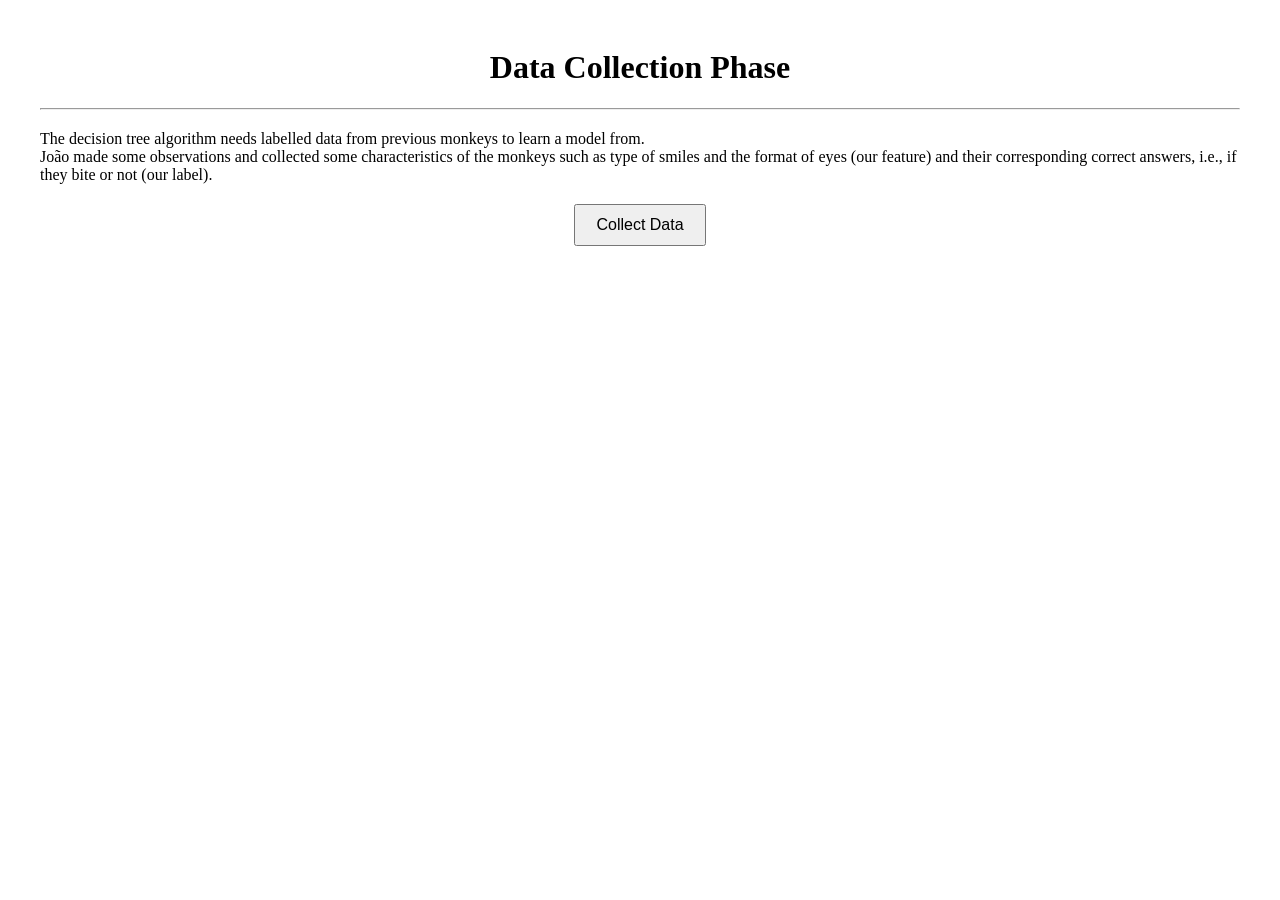
==== index.html @ 581736a9 "First version of the simulation" ====
<!DOCTYPE html>
<html lang="en">
<head>
    <meta charset="UTF-8">
    <meta name="viewport" content="width=device-width, initial-scale=1.0">
    <title>Decision Tree</title>
    <style>
        .container {
            max-width: 1200px;
            margin: 0 auto;
            padding: 20px;
        }
        h1 {
            text-align: center;
        }
        hr {
            margin: 20px 0;
        }
        button {
            display: block;
            margin: 20px auto;
            padding: 10px 20px;
            font-size: 16px;
            cursor: pointer;
        }
        #datasetContainer {
            margin-top: 20px;
        }
        .table-container {
            display: flex;
            align-items: flex-start;
        }
        img {
            max-width: 50px;
            height: auto;
            margin-right: 10px;
        }
        .dataset-table {
            border-collapse: collapse;
            width: 100%;
            margin-left: 10px;
        }
        .dataset-table th, .dataset-table td {
            border: 1px solid #ddd;
            padding: 8px;
            text-align: center;
            margin: 0;
            height: 40px;
        }
        .dataset-table th:first-child, 
        .dataset-table td:first-child {
            border: none;
        }
        .dataset-table th:first-child {
            background-color: white;
        }
        .decision-tree {
            margin-top: 40px;
            display: flex;
            justify-content: space-around;
        }
        .tree-node {
            text-align: center;
            width: 300px;
            position: relative;
        }
        .ellipse {
            width: 120px;
            height: 70px;
            border-radius: 50%;
            border: 2px solid black;
            display: flex;
            align-items: center;
            justify-content: center;
            margin: 0 auto;
            background-color: white;
            position: relative;
        }
        .arrow {
            width: 2px;
            height: 50px;
            background-color: black;
            margin: 10px auto;
            position: relative;
        }
        .arrow:before,
        .arrow:after {
            content: '';
            position: absolute;
            border-top: 10px solid black;
            border-left: 10px solid transparent;
            border-right: 10px solid transparent;
        }
        .arrow:before {
            top: 0;
            left: -12px;
        }
        .arrow:after {
            top: 0;
            right: -12px;
        }
        .arrow-container {
            display: flex;
            justify-content: space-between;
            margin-top: 20px;
        }
        .arrow-container .branch {
            width: 45%;
            display: flex;
            flex-direction: column;
            align-items: center;
        }
        .images-container {
            display: flex;
            justify-content: center;
            flex-wrap: wrap;
            margin-top: 10px;
        }
        .bite-stats {
            font-weight: bold;
            margin-top: 5px;
        }
    </style>
</head>
<body>
    <div class="container">
        <h1 id="phaseTitle">Data Collection Phase</h1>
        <hr/>
        <div id="controls">
            <p id="message">
                The decision tree algorithm needs labelled data from previous monkeys to learn a model from. 
                <br/>João made some observations and collected some characteristics of the monkeys such as type of smiles and the format of eyes (our feature) and their corresponding correct answers, i.e., if they bite or not (our label).
            </p>
            <button id="collectDataBtn">Collect Data</button>
        </div>
        <div id="datasetContainer" style="display:none;">
            <div class="table-container">
                <table class="dataset-table">
                    <thead>
                        <tr>
                            <th></th> 
                            <th>Smile</th>
                            <th>X-Eyes</th>
                            <th>Blink</th>
                            <th>Bite/Not Bite</th>
                        </tr>
                    </thead>
                    <tbody id="tableBody">
                    </tbody>
                </table>
            </div>
        </div>
        <div id="decisionTreeContainer" class="decision-tree"></div>
    </div>
    <script src="script.js"></script>
</body>
</html>
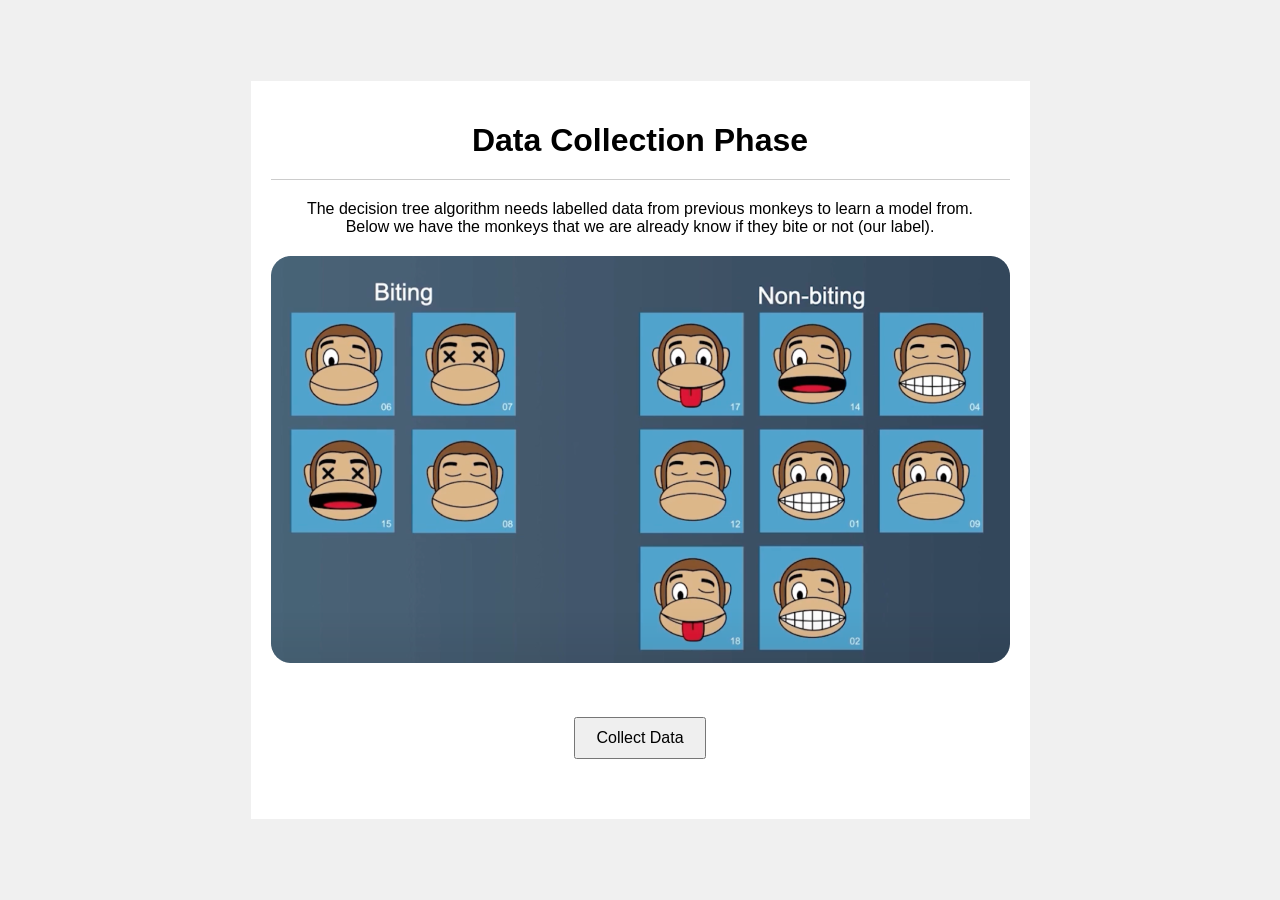
==== commit d29c7b02: "Updating with initial Image" ====
--- a/index.html
+++ b/index.html
@@ -3,6 +3,7 @@
 <head>
     <meta charset="UTF-8">
     <meta name="viewport" content="width=device-width, initial-scale=1.0">
+    <link rel="stylesheet" href="styles.css">
     <title>Decision Tree</title>
     <style>
         .container {
@@ -47,22 +48,21 @@
             margin: 0;
             height: 40px;
         }
-        .dataset-table th:first-child, 
-        .dataset-table td:first-child {
-            border: none;
-        }
-        .dataset-table th:first-child {
-            background-color: white;
-        }
         .decision-tree {
             margin-top: 40px;
             display: flex;
             justify-content: space-around;
+            align-items: flex-start;
         }
         .tree-node {
             text-align: center;
             width: 300px;
             position: relative;
+            border: 2px solid #333; /* Add border around each tree */
+            padding: 20px;
+            border-radius: 10px; /* Rounded corners */
+            background-color: #f9f9f9; /* Light background color */
+            margin-bottom: 20px;
         }
         .ellipse {
             width: 120px;
@@ -76,39 +76,44 @@
             background-color: white;
             position: relative;
         }
-        .arrow {
-            width: 2px;
-            height: 50px;
-            background-color: black;
-            margin: 10px auto;
-            position: relative;
-        }
-        .arrow:before,
-        .arrow:after {
-            content: '';
-            position: absolute;
-            border-top: 10px solid black;
-            border-left: 10px solid transparent;
-            border-right: 10px solid transparent;
-        }
-        .arrow:before {
-            top: 0;
-            left: -12px;
-        }
-        .arrow:after {
-            top: 0;
-            right: -12px;
-        }
         .arrow-container {
             display: flex;
             justify-content: space-between;
-            margin-top: 20px;
+            position: relative;
+            margin-top: 10px;
         }
-        .arrow-container .branch {
+        .branch {
+            text-align: center;
+            position: relative;
             width: 45%;
-            display: flex;
-            flex-direction: column;
-            align-items: center;
+        }
+        .branch .arrow {
+            width: 2px;
+            background-color: black;
+            position: absolute;
+            top: 70px; /* Start from the bottom of the ellipse */
+            left: 50%;
+            transform: translateX(-50%);
+            height: 60px; /* Adjust height to connect with the rectangle */
+        }
+        .branch .arrow:after {
+            content: '';
+            position: absolute;
+            left: -4px;
+            top: 100%;
+            border: solid black;
+            border-width: 0 3px 3px 0;
+            padding: 5px;
+            transform: rotate(45deg);
+        }
+        .label-rect {
+            border: 1px solid #000;
+            border-radius: 5px;
+            padding: 5px;
+            margin: 10px 0;
+            width: 100px;
+            margin: 10px auto;
+            background-color: #fff;
         }
         .images-container {
             display: flex;
@@ -116,9 +121,24 @@
             flex-wrap: wrap;
             margin-top: 10px;
         }
-        .bite-stats {
+        .bite-stats, .entropy, .tree-entropy, .information-gain {
             font-weight: bold;
             margin-top: 5px;
+        }
+        .line {
+            width: 2px;
+            height: 50px;
+            background-color: black;
+            margin: 0 auto;
+            transform-origin: top center;
+        }
+        .intro-image {
+            margin-top: 20px;
+            max-width: 100%;
+            height: auto;
+            display: block;
+            margin-left: auto;
+            margin-right: auto;
         }
     </style>
 </head>
@@ -129,8 +149,10 @@
         <div id="controls">
             <p id="message">
                 The decision tree algorithm needs labelled data from previous monkeys to learn a model from. 
-                <br/>João made some observations and collected some characteristics of the monkeys such as type of smiles and the format of eyes (our feature) and their corresponding correct answers, i.e., if they bite or not (our label).
+                <br>Below we have the monkeys that we are already know  if they bite or not (our label).
+                <br/> <img src="Dataset.png" alt="Biting and Non-biting Monkeys" class="intro-image">
             </p>
+            <br/>
             <button id="collectDataBtn">Collect Data</button>
         </div>
         <div id="datasetContainer" style="display:none;">
--- a/styles.css
+++ b/styles.css
@@ -0,0 +1,65 @@
+body {
+    display: flex;
+    justify-content: center;
+    align-items: center;
+    height: 100vh;
+    margin: 0;
+    font-family: Arial, sans-serif;
+    background-color: #f0f0f0;
+}
+
+.container {
+    text-align: center;
+    background-color: white;
+    padding: 20px;
+}
+
+h1 {
+    margin-bottom: 20px;
+}
+
+#controls {
+    margin: 20px 0;
+}
+
+label {
+    margin: 0 10px;
+}
+
+canvas {
+    background-color: #fff;
+}
+
+hr {
+    border: 0;
+    border-top: 0.5px solid #ccc;
+    margin: 20px 160px;
+}
+
+table {
+    width: 100%;
+    border-collapse: collapse;
+    margin-bottom: 20px;
+}
+
+th, td {
+    border: 1px solid black;
+    padding: 8px;
+    text-align: center;
+}
+
+th {
+    background-color: #f2f2f2;
+}
+
+.progress-bar-container {
+    display: flex;
+    justify-content: center;
+    gap: 20px;
+}
+
+.progress-bar {
+    display: inline-block;
+    margin: 10px;
+    text-align: center;
+}
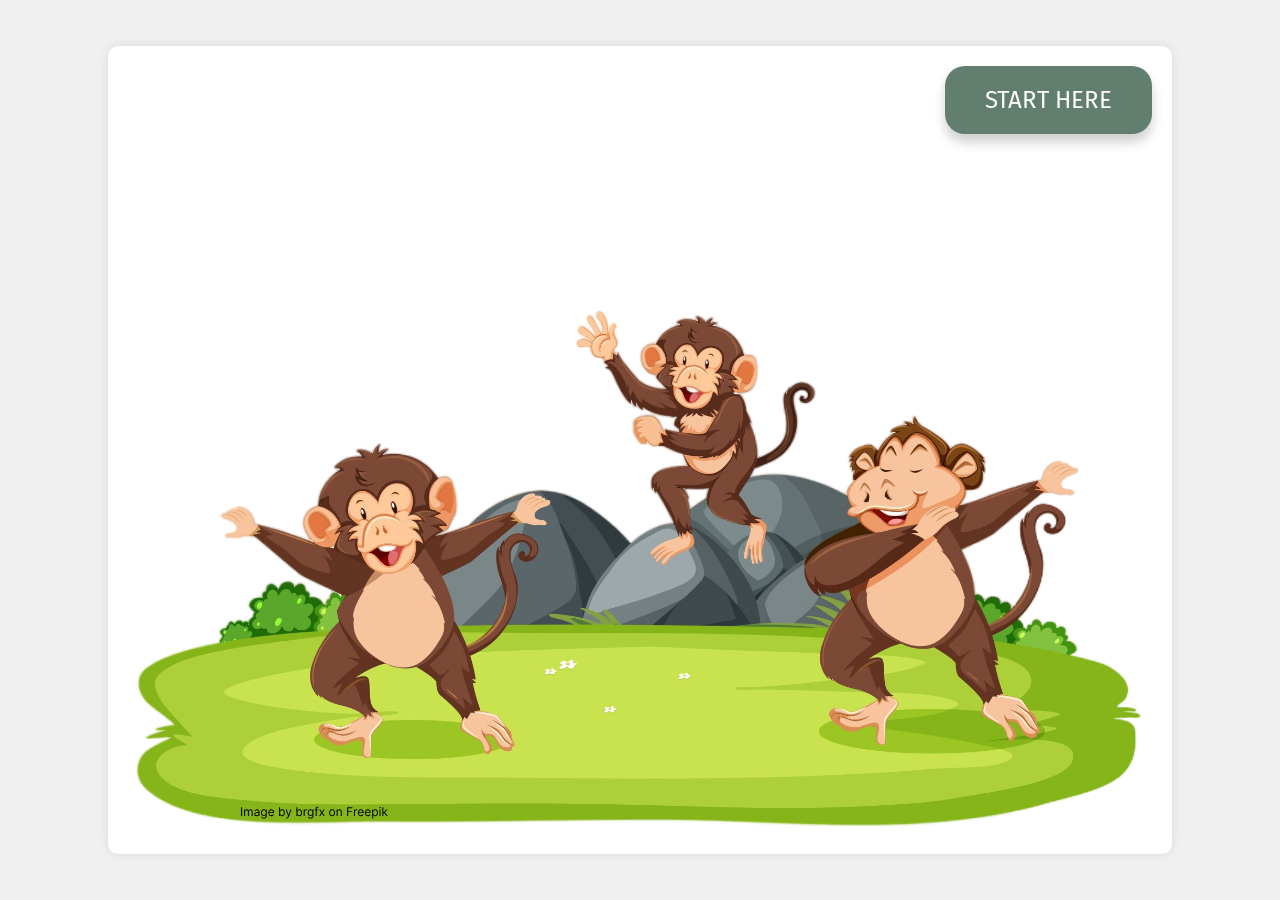
==== commit 6b7cc1f7: "Adding Introduction" ====
--- a/index.html
+++ b/index.html
@@ -1,179 +1,37 @@
+
 <!DOCTYPE html>
 <html lang="en">
 <head>
     <meta charset="UTF-8">
     <meta name="viewport" content="width=device-width, initial-scale=1.0">
-    <link rel="stylesheet" href="styles.css">
-    <title>Decision Tree</title>
-    <style>
-        .container {
-            max-width: 1200px;
-            margin: 0 auto;
-            padding: 20px;
+    <title>Linear Regression Game</title>
+    <link rel="stylesheet" href="https://cdnjs.cloudflare.com/ajax/libs/font-awesome/6.0.0-beta3/css/all.min.css">
+    <link rel="stylesheet" href="introduction.css">
+    <link rel="stylesheet" href="https://fonts.googleapis.com/css2?family=Fira+Sans:wght@400;500;600;700&display=swap">
+    <script>
+        function loadHTML(fileName) {
+            console.log(`Attempting to load ${fileName}`);
+            var xhr = new XMLHttpRequest();
+            xhr.open('GET', fileName, true);
+            xhr.onreadystatechange = function () {
+                if (xhr.readyState == 4 && xhr.status == 200) {
+                    console.log(`Loaded content from ${fileName}`);
+                    document.getElementById('content').innerHTML = xhr.responseText;
+                } else if (xhr.readyState == 4) {
+                    console.error(`Failed to load ${fileName}`);
+                }
+            };
+            xhr.send();
         }
-        h1 {
-            text-align: center;
-        }
-        hr {
-            margin: 20px 0;
-        }
-        button {
-            display: block;
-            margin: 20px auto;
-            padding: 10px 20px;
-            font-size: 16px;
-            cursor: pointer;
-        }
-        #datasetContainer {
-            margin-top: 20px;
-        }
-        .table-container {
-            display: flex;
-            align-items: flex-start;
-        }
-        img {
-            max-width: 50px;
-            height: auto;
-            margin-right: 10px;
-        }
-        .dataset-table {
-            border-collapse: collapse;
-            width: 100%;
-            margin-left: 10px;
-        }
-        .dataset-table th, .dataset-table td {
-            border: 1px solid #ddd;
-            padding: 8px;
-            text-align: center;
-            margin: 0;
-            height: 40px;
-        }
-        .decision-tree {
-            margin-top: 40px;
-            display: flex;
-            justify-content: space-around;
-            align-items: flex-start;
-        }
-        .tree-node {
-            text-align: center;
-            width: 300px;
-            position: relative;
-            border: 2px solid #333; /* Add border around each tree */
-            padding: 20px;
-            border-radius: 10px; /* Rounded corners */
-            background-color: #f9f9f9; /* Light background color */
-            margin-bottom: 20px;
-        }
-        .ellipse {
-            width: 120px;
-            height: 70px;
-            border-radius: 50%;
-            border: 2px solid black;
-            display: flex;
-            align-items: center;
-            justify-content: center;
-            margin: 0 auto;
-            background-color: white;
-            position: relative;
-        }
-        .arrow-container {
-            display: flex;
-            justify-content: space-between;
-            position: relative;
-            margin-top: 10px;
-        }
-        .branch {
-            text-align: center;
-            position: relative;
-            width: 45%;
-        }
-        .branch .arrow {
-            width: 2px;
-            background-color: black;
-            position: absolute;
-            top: 70px; /* Start from the bottom of the ellipse */
-            left: 50%;
-            transform: translateX(-50%);
-            height: 60px; /* Adjust height to connect with the rectangle */
-        }
-        .branch .arrow:after {
-            content: '';
-            position: absolute;
-            left: -4px;
-            top: 100%;
-            border: solid black;
-            border-width: 0 3px 3px 0;
-            padding: 5px;
-            transform: rotate(45deg);
-        }
-        .label-rect {
-            border: 1px solid #000;
-            border-radius: 5px;
-            padding: 5px;
-            margin: 10px 0;
-            width: 100px;
-            margin: 10px auto;
-            background-color: #fff;
-        }
-        .images-container {
-            display: flex;
-            justify-content: center;
-            flex-wrap: wrap;
-            margin-top: 10px;
-        }
-        .bite-stats, .entropy, .tree-entropy, .information-gain {
-            font-weight: bold;
-            margin-top: 5px;
-        }
-        .line {
-            width: 2px;
-            height: 50px;
-            background-color: black;
-            margin: 0 auto;
-            transform-origin: top center;
-        }
-        .intro-image {
-            margin-top: 20px;
-            max-width: 100%;
-            height: auto;
-            display: block;
-            margin-left: auto;
-            margin-right: auto;
-        }
-    </style>
+    </script>
 </head>
 <body>
     <div class="container">
-        <h1 id="phaseTitle">Data Collection Phase</h1>
-        <hr/>
-        <div id="controls">
-            <p id="message">
-                The decision tree algorithm needs labelled data from previous monkeys to learn a model from. 
-                <br>Below we have the monkeys that we are already know  if they bite or not (our label).
-                <br/> <img src="Dataset.png" alt="Biting and Non-biting Monkeys" class="intro-image">
-            </p>
-            <br/>
-            <button id="collectDataBtn">Collect Data</button>
+        <button class="button" onclick="window.location.href='introduction.html'">START HERE</button>
+        <div class="content">
+            <img src="Frame 1.svg" alt="Help João">
         </div>
-        <div id="datasetContainer" style="display:none;">
-            <div class="table-container">
-                <table class="dataset-table">
-                    <thead>
-                        <tr>
-                            <th></th> 
-                            <th>Smile</th>
-                            <th>X-Eyes</th>
-                            <th>Blink</th>
-                            <th>Bite/Not Bite</th>
-                        </tr>
-                    </thead>
-                    <tbody id="tableBody">
-                    </tbody>
-                </table>
-            </div>
-        </div>
-        <div id="decisionTreeContainer" class="decision-tree"></div>
     </div>
-    <script src="script.js"></script>
 </body>
 </html>
+
--- a/introduction.css
+++ b/introduction.css
@@ -0,0 +1,214 @@
+body {
+    font-family: 'Fira Sans';
+    background-color: #f0f0f0;
+    margin: 0;
+    padding: 0;
+    display: flex;
+    justify-content: center;
+    align-items: center;
+    height: 100vh;
+}
+.container {
+    font-family: 'Fira Sans';
+    background-color: white;
+    border-radius: 10px;
+    box-shadow: 0 0 10px #0000001a;
+    overflow: hidden;
+    width: 80%;
+    max-width: 1200px;
+    padding: 20px;
+    position: relative;
+    max-height: 100vh; /* Ensure it doesn't exceed the viewport height */
+    overflow-y: auto; 
+}
+.button {
+    font-family: 'Fira Sans';
+    position: absolute;
+    top: 20px;
+    right: 20px;
+    color: white;
+    background-color: rgb(98, 126, 110);
+    border: none;
+    font-size: 24px;
+    border-radius: 20px;
+    padding: 20px 40px;
+    cursor: pointer;
+    box-shadow: 0 8px 12px rgba(17, 17, 17, 0.2);
+}
+.button:hover {
+    background-color: rgb(98, 126, 110);
+}
+
+h1 {
+    font-size: 3rem;
+    color: #333;
+    margin-bottom: 20px;
+}
+.slideshow-container {
+    position: relative;
+    max-width: 100%;
+    margin-bottom: 20px;
+    overflow: hidden;
+}
+.slides {
+    display: flex;
+    transition: transform 0.5s ease-in-out;
+}
+.slide {
+    flex: 0 0 100%;
+    width: 100%;
+}
+.slide img {
+    width: 100%;
+    height:auto;
+    vertical-align: middle;
+}
+.prev, .next {
+    position: absolute;
+    top: 50%;
+    transform: translateY(-50%);
+    padding: 10px;
+    background-color: rgba(255, 255, 255, 0.5);
+    border-radius: 5px;
+    cursor: pointer;
+    transition: background-color 0.3s ease;
+}
+.prev {
+    left: 10px;
+}
+.next {
+    right: 10px;
+}
+.prev:hover, .next:hover {
+    background-color: rgba(255, 255, 255, 0.8);
+}
+.hide {
+    display: none;
+}
+
+.content {
+    display: flex;
+    justify-content: center;
+    align-items: center;
+}
+.content img {
+    max-width: 100%;
+    border-radius: 10px;
+}
+
+.button1 {
+    top: 20px;
+    right: 20px;
+    background-color: #ccc;
+    border: none;
+    border-radius: 20px;
+    padding: 10px 20px;
+    cursor: pointer;
+}
+.button1:hover {
+    background-color: #bbb;
+}
+
+.button2 {
+    top: 20px;
+    font-family: 'Fira Sans';
+    right: 20px;
+    background-color: rgb(98, 126, 110);
+    border: none;
+    border-radius: 20px;
+    color: white;
+    padding: 10px 20px;
+    cursor: pointer;
+}
+.button2:hover {
+    background-color: rgb(98, 126, 110);
+}
+
+.button3 {
+    top: 20px;
+    right: 20px;
+    background-color: #8f1818;
+    font-family: 'Fira Sans';
+    border: none;
+    color: white;
+    border-radius: 20px;
+    padding: 10px 20px;
+    cursor: pointer;
+}
+.button3:hover {
+    background-color: #8f1818;
+}
+
+#left-label {
+    font-family: 'Fira Sans', sans-serif;
+}
+
+#progressBarContainer {
+    width: 80%; /* Set the desired width */
+    background-color: #f3f3f3; /* Light grey background */
+    border: 1px solid #ccc; /* Light grey border */
+    margin: auto;
+    border-radius: 10px; /* Rounded corners */
+    overflow: hidden; /* Ensure the progress bar is contained within the container */
+    box-shadow: 0 3px 3px -5px #000, 0 2px 5px #000; /* Add shadow for depth */
+}
+
+#progressBar {
+    width: 50%; /* Set the progress bar width */
+    height: 20px; /* Set the height of the progress bar */
+    background-color: #4caf50; /* Green background */
+    text-align: center; /* Center-align text */
+    line-height: 20px; /* Center-align text vertically */
+    color: white; /* Text color */
+    border-radius: 10px 0 0 10px; /* Rounded corners for the progress bar */
+    transition: width 0.4s ease-in-out; /* Smooth transition for width change */
+    position: relative; /* Position relative for adding stripes */
+    overflow: hidden; /* Ensure stripes are contained within the bar */
+}
+
+#canvasContainer {
+    display: flex;
+    justify-content: center; /* Center horizontally */
+    align-items: center; /* Center vertically if needed */
+    margin: 0 auto; /* Center the container itself */
+    padding: 20px; /* Optional padding */
+    box-sizing: border-box; /* Ensure padding is included in the element's total width and height */
+}
+
+#gameCanvas {
+    border: 1px solid #ccc; /* Optional border */
+}
+
+hr {
+    border: 0;
+    border-top: 0.5px solid #ccc;
+    margin: 20px 160px;
+}
+
+table {
+    width: 100%;
+    border-collapse: collapse;
+    margin-bottom: 20px;
+}
+th, td {
+    border: 1px solid black;
+    padding: 8px;
+    text-align: center;
+}
+th {
+    background-color: #f2f2f2;
+}
+
+.slider-container {
+    display: flex;
+    align-items: center;
+    margin-bottom: 10px;
+}
+
+.slider-container label {
+    margin-right: 10px;
+}
+
+.slider-container input {
+    margin-right: 20px;
+}
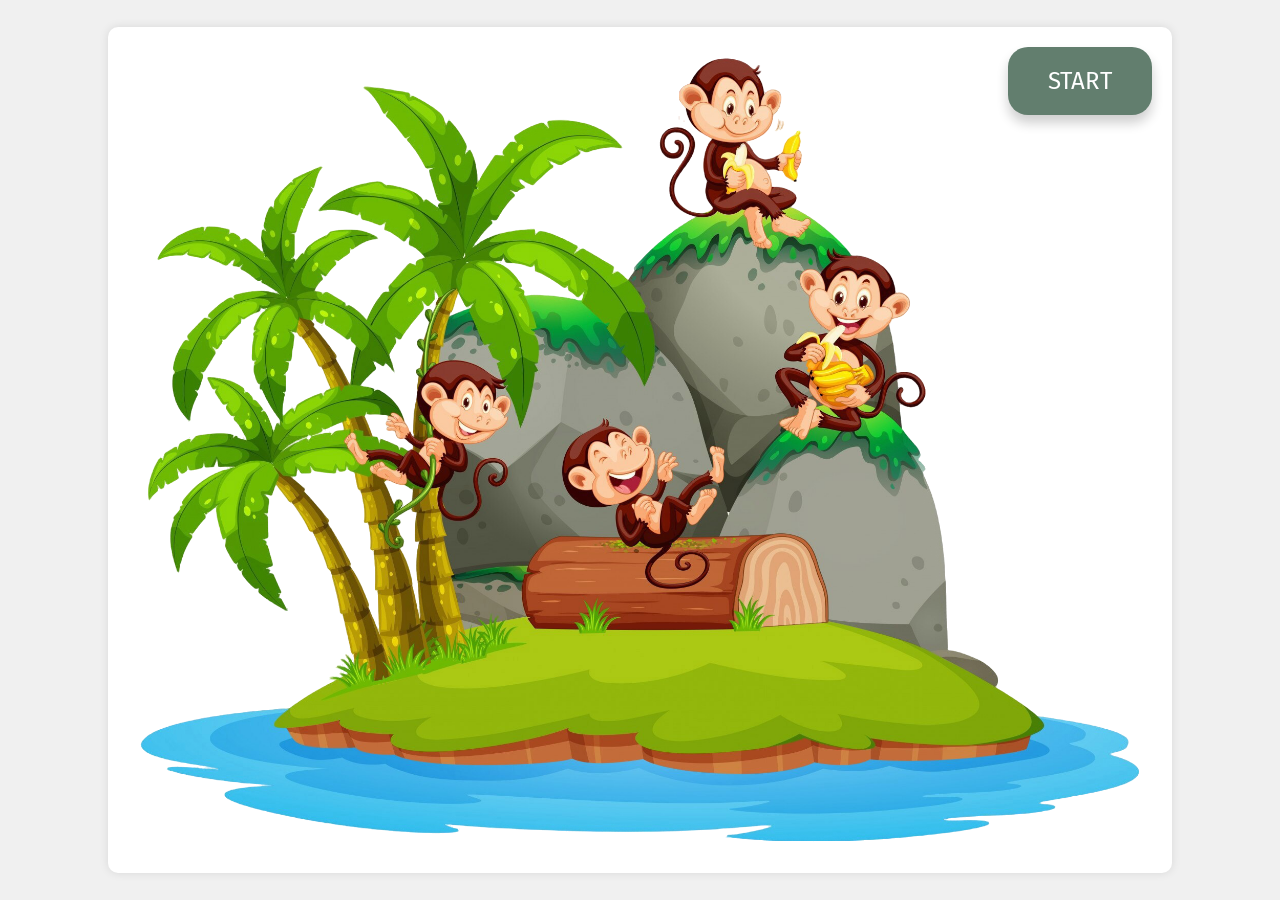
==== commit 3edae317: "DecisionTreeCompletedTranslation" ====
--- a/index.html
+++ b/index.html
@@ -4,9 +4,9 @@
 <head>
     <meta charset="UTF-8">
     <meta name="viewport" content="width=device-width, initial-scale=1.0">
-    <title>Linear Regression Game</title>
+    <title>Decision Tree Game</title>
     <link rel="stylesheet" href="https://cdnjs.cloudflare.com/ajax/libs/font-awesome/6.0.0-beta3/css/all.min.css">
-    <link rel="stylesheet" href="introduction.css">
+    <link rel="stylesheet" href="initial.css">
     <link rel="stylesheet" href="https://fonts.googleapis.com/css2?family=Fira+Sans:wght@400;500;600;700&display=swap">
     <script>
         function loadHTML(fileName) {
@@ -27,9 +27,9 @@
 </head>
 <body>
     <div class="container">
-        <button class="button" onclick="window.location.href='introduction.html'">START HERE</button>
-        <div class="content">
-            <img src="Frame 1.svg" alt="Help João">
+        <button class="button" onclick="window.location.href='introduction.html'">START</button>
+        <div class="content" id="content">
+            <img src="happy-monkey-isolated-island.png" alt="Help João">
         </div>
     </div>
 </body>
--- a/initial.css
+++ b/initial.css
@@ -0,0 +1,216 @@
+body {
+    font-family: 'Fira Sans';
+    background-color: #f0f0f0;
+    margin: 0;
+    padding: 0;
+    display: flex;
+    justify-content: center;
+    align-items: center;
+    height: 100vh;
+}
+.container {
+    font-family: 'Fira Sans';
+    background-color: white;
+    border-radius: 10px;
+    box-shadow: 0 0 10px #0000001a;
+    overflow: hidden;
+    width: 80%;
+    max-width: 1200px;
+    padding: 20px;
+    position: relative;
+    max-height: 100vh; /* Ensure it doesn't exceed the viewport height */
+    overflow-y: auto; 
+}
+
+.button {
+    font-family: 'Fira Sans';
+    position: absolute;
+    top: 20px;
+    right: 20px;
+    color: white;
+    background-color: rgb(98, 126, 110);
+    border: none;
+    font-size: 24px;
+    border-radius: 20px;
+    padding: 20px 40px;
+    cursor: pointer;
+    box-shadow: 0 8px 12px rgba(17, 17, 17, 0.2);
+}
+
+.button:hover {
+    background-color: rgb(98, 126, 110);
+}
+
+h1 {
+    font-size: 3rem;
+    color: #333;
+    margin-bottom: 20px;
+}
+.slideshow-container {
+    position: relative;
+    max-width: 100%;
+    margin-bottom: 20px;
+    overflow: hidden;
+}
+.slides {
+    display: flex;
+    transition: transform 0.5s ease-in-out;
+}
+.slide {
+    flex: 0 0 100%;
+    width: 100%;
+}
+.slide img {
+    width: 100%;
+    height:auto;
+    vertical-align: middle;
+}
+.prev, .next {
+    position: absolute;
+    top: 50%;
+    transform: translateY(-50%);
+    padding: 10px;
+    background-color: rgba(255, 255, 255, 0.5);
+    border-radius: 5px;
+    cursor: pointer;
+    transition: background-color 0.3s ease;
+}
+.prev {
+    left: 10px;
+}
+.next {
+    right: 10px;
+}
+.prev:hover, .next:hover {
+    background-color: rgba(255, 255, 255, 0.8);
+}
+.hide {
+    display: none;
+}
+
+.content {
+    display: flex;
+    justify-content: center;
+    align-items: center;
+}
+.content img {
+    max-width: 100%;
+    border-radius: 10px;
+}
+
+.button1 {
+    top: 20px;
+    right: 20px;
+    background-color: #ccc;
+    border: none;
+    border-radius: 20px;
+    padding: 10px 20px;
+    cursor: pointer;
+}
+.button1:hover {
+    background-color: #bbb;
+}
+
+.button2 {
+    top: 20px;
+    font-family: 'Fira Sans';
+    right: 20px;
+    background-color: rgb(98, 126, 110);
+    border: none;
+    border-radius: 20px;
+    color: white;
+    padding: 10px 20px;
+    cursor: pointer;
+}
+.button2:hover {
+    background-color: rgb(98, 126, 110);
+}
+
+.button3 {
+    top: 20px;
+    right: 20px;
+    background-color: #8f1818;
+    font-family: 'Fira Sans';
+    border: none;
+    color: white;
+    border-radius: 20px;
+    padding: 10px 20px;
+    cursor: pointer;
+}
+.button3:hover {
+    background-color: #8f1818;
+}
+
+#left-label {
+    font-family: 'Fira Sans', sans-serif;
+}
+
+#progressBarContainer {
+    width: 80%; /* Set the desired width */
+    background-color: #f3f3f3; /* Light grey background */
+    border: 1px solid #ccc; /* Light grey border */
+    margin: auto;
+    border-radius: 10px; /* Rounded corners */
+    overflow: hidden; /* Ensure the progress bar is contained within the container */
+    box-shadow: 0 3px 3px -5px #000, 0 2px 5px #000; /* Add shadow for depth */
+}
+
+#progressBar {
+    width: 50%; /* Set the progress bar width */
+    height: 20px; /* Set the height of the progress bar */
+    background-color: #4caf50; /* Green background */
+    text-align: center; /* Center-align text */
+    line-height: 20px; /* Center-align text vertically */
+    color: white; /* Text color */
+    border-radius: 10px 0 0 10px; /* Rounded corners for the progress bar */
+    transition: width 0.4s ease-in-out; /* Smooth transition for width change */
+    position: relative; /* Position relative for adding stripes */
+    overflow: hidden; /* Ensure stripes are contained within the bar */
+}
+
+#canvasContainer {
+    display: flex;
+    justify-content: center; /* Center horizontally */
+    align-items: center; /* Center vertically if needed */
+    margin: 0 auto; /* Center the container itself */
+    padding: 20px; /* Optional padding */
+    box-sizing: border-box; /* Ensure padding is included in the element's total width and height */
+}
+
+#gameCanvas {
+    border: 1px solid #ccc; /* Optional border */
+}
+
+hr {
+    border: 0;
+    border-top: 0.5px solid #ccc;
+    margin: 20px 160px;
+}
+
+table {
+    width: 100%;
+    border-collapse: collapse;
+    margin-bottom: 20px;
+}
+th, td {
+    border: 1px solid black;
+    padding: 8px;
+    text-align: center;
+}
+th {
+    background-color: #f2f2f2;
+}
+
+.slider-container {
+    display: flex;
+    align-items: center;
+    margin-bottom: 10px;
+}
+
+.slider-container label {
+    margin-right: 10px;
+}
+
+.slider-container input {
+    margin-right: 20px;
+}
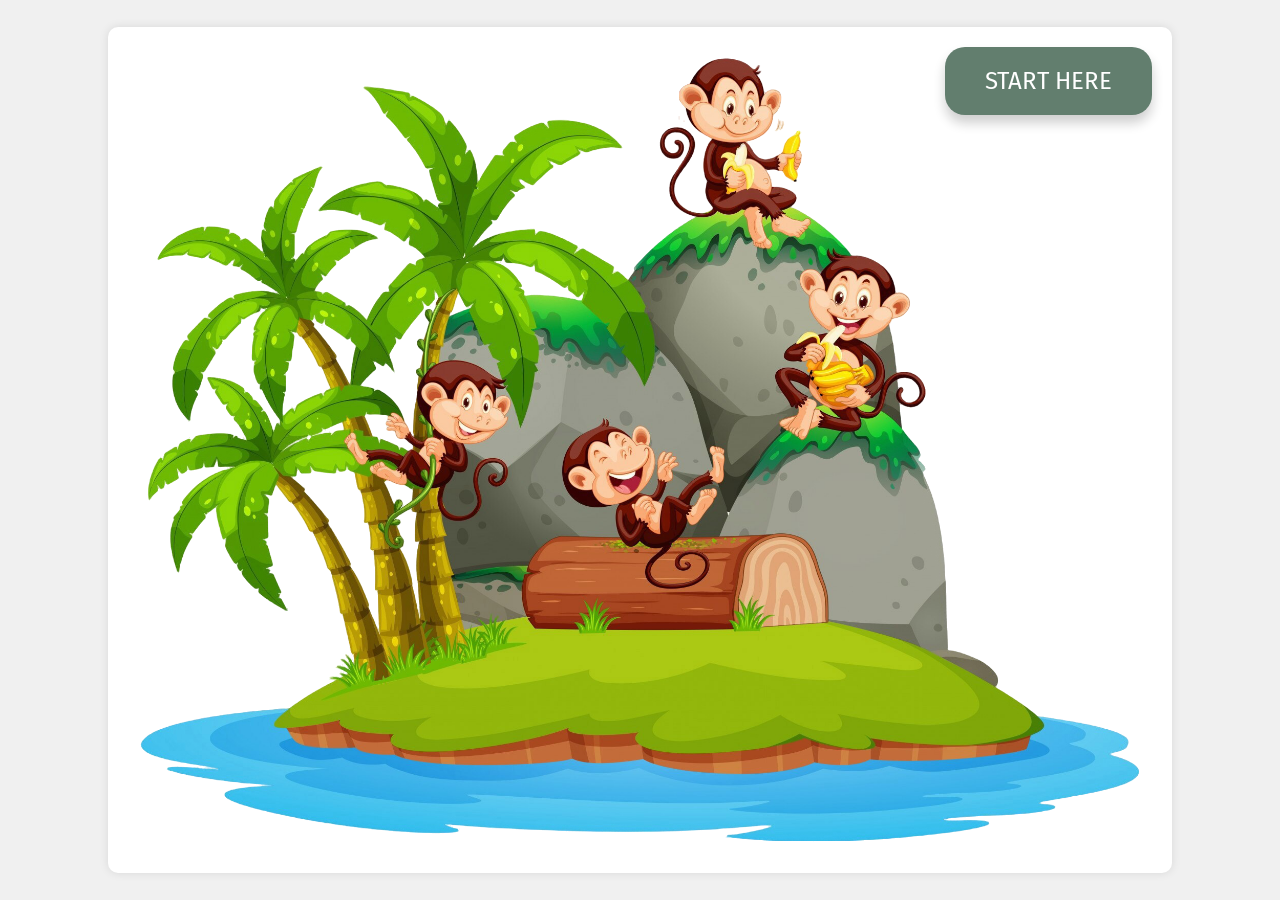
==== commit b9332eed: "update of the button" ====
--- a/index.html
+++ b/index.html
@@ -27,7 +27,7 @@
 </head>
 <body>
     <div class="container">
-        <button class="button" onclick="window.location.href='introduction.html'">START</button>
+        <button class="button" onclick="window.location.href='introduction.html'">START HERE</button>
         <div class="content" id="content">
             <img src="happy-monkey-isolated-island.png" alt="Help João">
         </div>
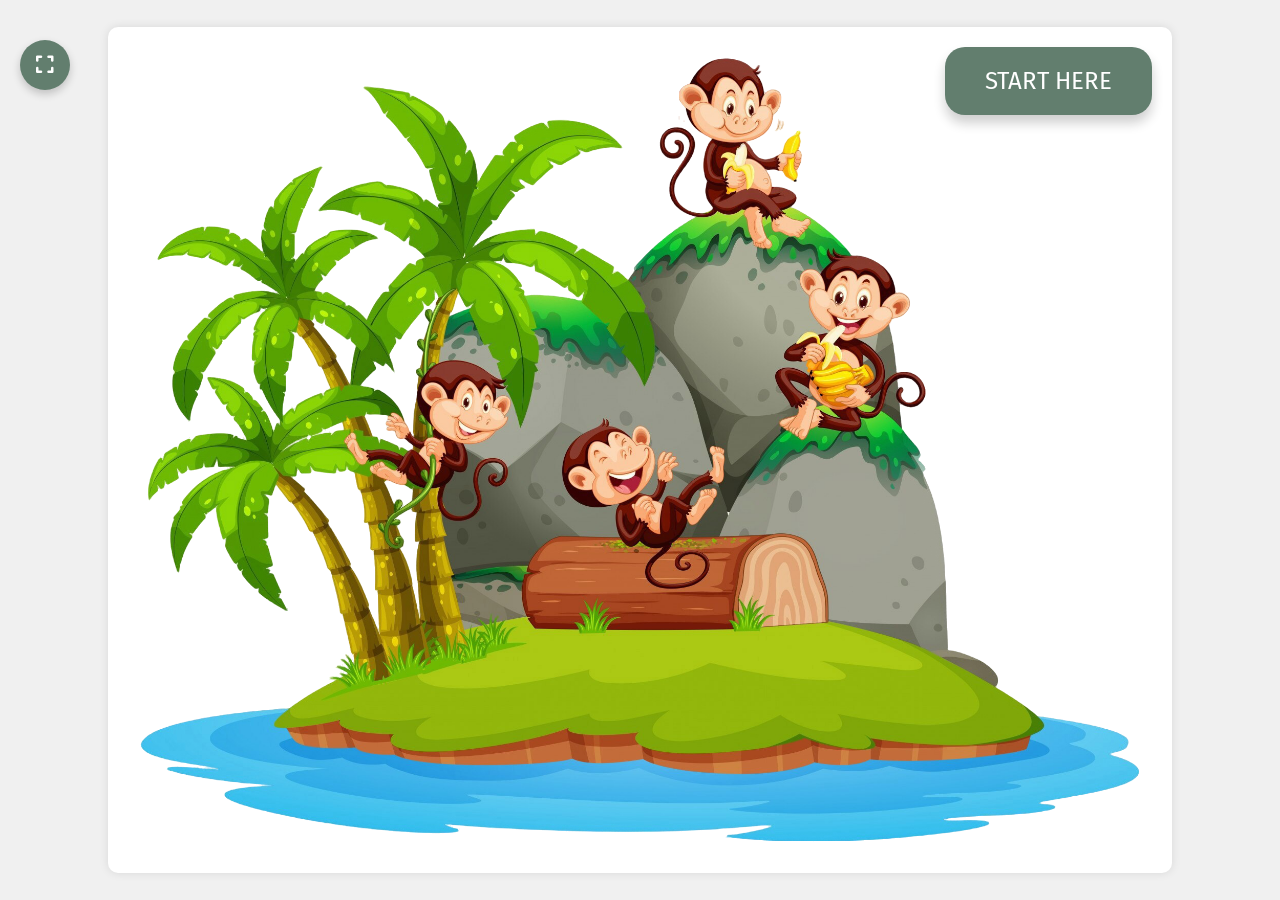
==== commit b9b8c26d: "adding full screen mode" ====
--- a/index.html
+++ b/index.html
@@ -4,34 +4,30 @@
 <head>
     <meta charset="UTF-8">
     <meta name="viewport" content="width=device-width, initial-scale=1.0">
-    <title>Decision Tree Game</title>
-    <link rel="stylesheet" href="https://cdnjs.cloudflare.com/ajax/libs/font-awesome/6.0.0-beta3/css/all.min.css">
-    <link rel="stylesheet" href="initial.css">
-    <link rel="stylesheet" href="https://fonts.googleapis.com/css2?family=Fira+Sans:wght@400;500;600;700&display=swap">
-    <script>
-        function loadHTML(fileName) {
-            console.log(`Attempting to load ${fileName}`);
-            var xhr = new XMLHttpRequest();
-            xhr.open('GET', fileName, true);
-            xhr.onreadystatechange = function () {
-                if (xhr.readyState == 4 && xhr.status == 200) {
-                    console.log(`Loaded content from ${fileName}`);
-                    document.getElementById('content').innerHTML = xhr.responseText;
-                } else if (xhr.readyState == 4) {
-                    console.error(`Failed to load ${fileName}`);
-                }
-            };
-            xhr.send();
+    <title>Decision Tree Shell</title>
+    <link rel="stylesheet" href="fullscreen.css">
+    <style>
+        html,
+        body {
+            margin: 0;
+            width: 100%;
+            height: 100%;
+            overflow: hidden;
+            background: #f0f0f0;
         }
-    </script>
+
+        #appFrame {
+            width: 100%;
+            height: 100%;
+            border: 0;
+            display: block;
+            background: #f0f0f0;
+        }
+    </style>
+    <script src="fullscreen.js" defer></script>
 </head>
 <body>
-    <div class="container">
-        <button class="button" onclick="window.location.href='introduction.html'">START HERE</button>
-        <div class="content" id="content">
-            <img src="happy-monkey-isolated-island.png" alt="Help João">
-        </div>
-    </div>
+    <iframe id="appFrame" src="home.html" title="Decision Tree App" allowfullscreen></iframe>
 </body>
 </html>
 
--- a/fullscreen.css
+++ b/fullscreen.css
@@ -0,0 +1,28 @@
+.fullscreen-btn {
+    position: fixed;
+    top: 40px;
+    left: 20px;
+    z-index: 2000;
+    background-color: rgb(98, 126, 110);
+    border: none;
+    color: white;
+    font-size: 20px;
+    border-radius: 50%;
+    width: 50px;
+    height: 50px;
+    cursor: pointer;
+    box-shadow: 0 4px 8px rgba(0, 0, 0, 0.2);
+    display: flex;
+    align-items: center;
+    justify-content: center;
+    transition: background-color 0.3s ease, transform 0.2s ease;
+}
+
+.fullscreen-btn:hover {
+    background-color: rgb(78, 106, 90);
+    transform: scale(1.05);
+}
+
+.fullscreen-btn:active {
+    transform: scale(0.95);
+}
